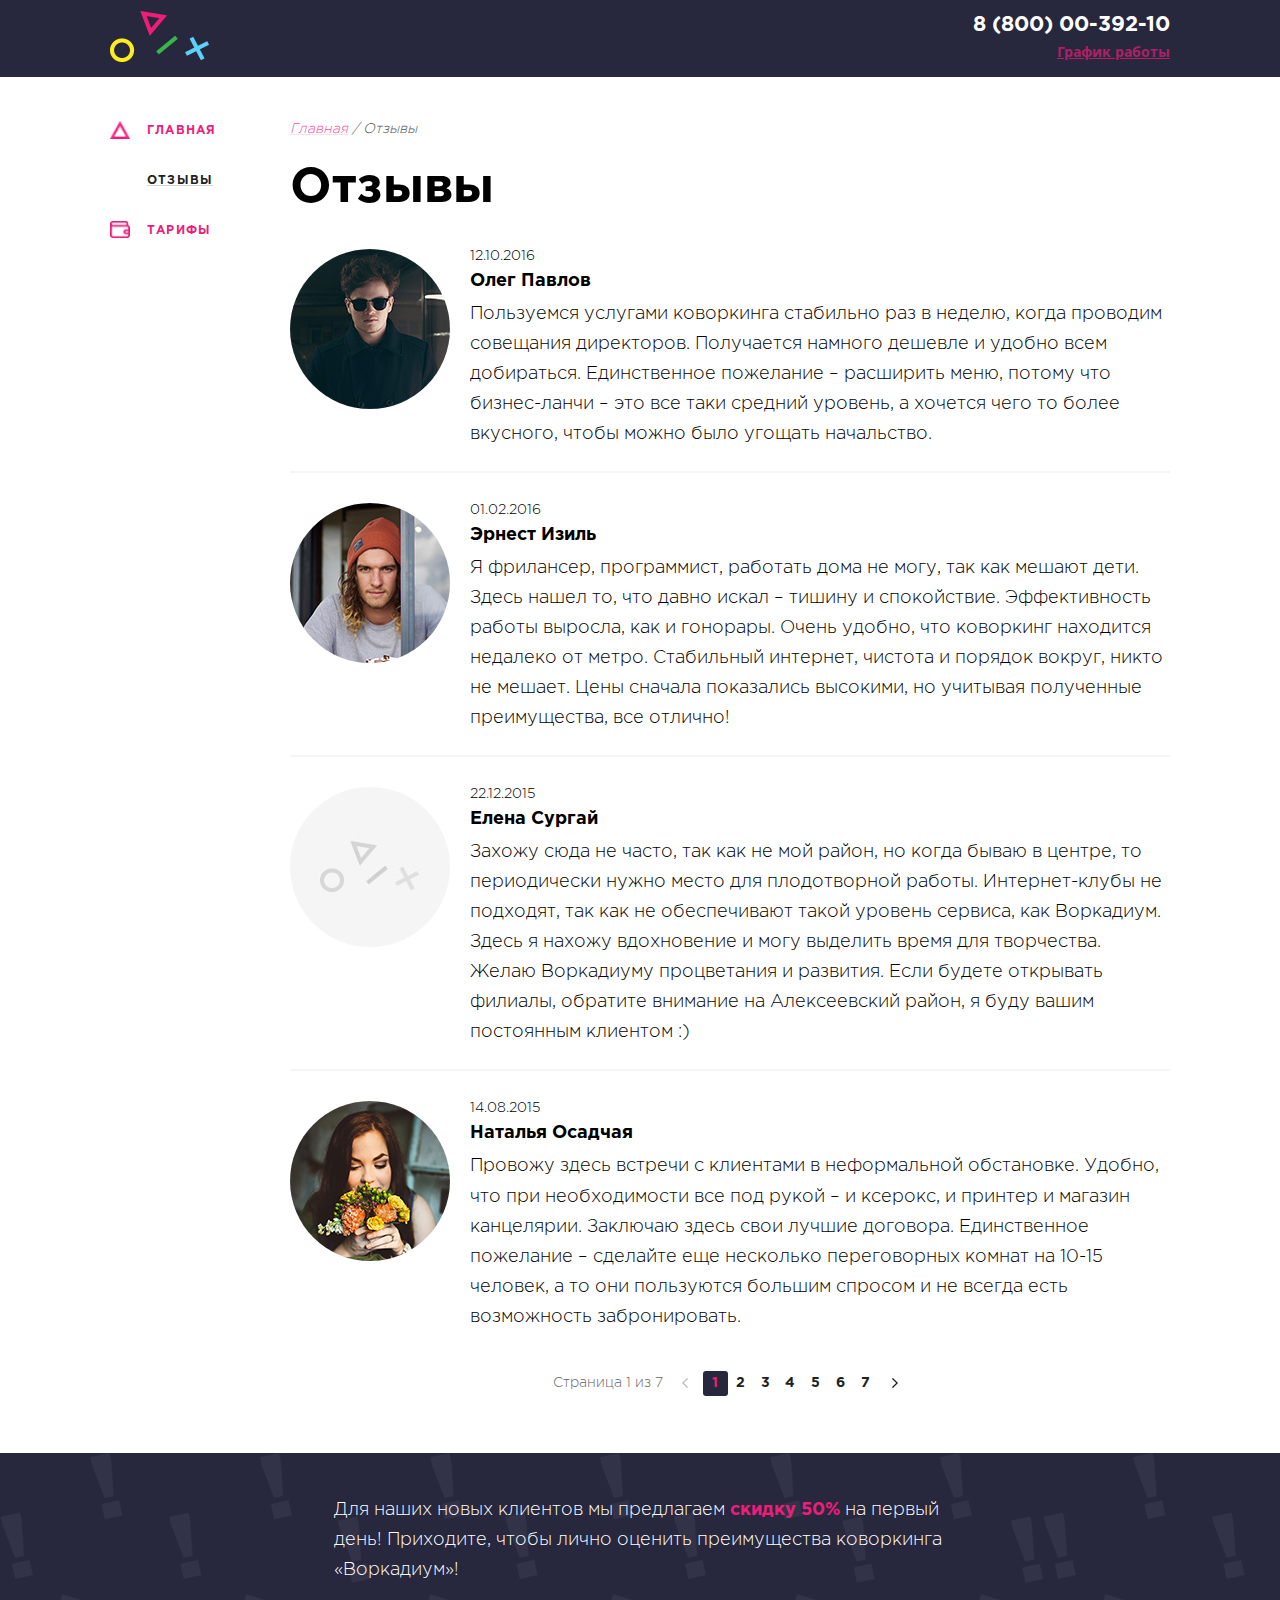
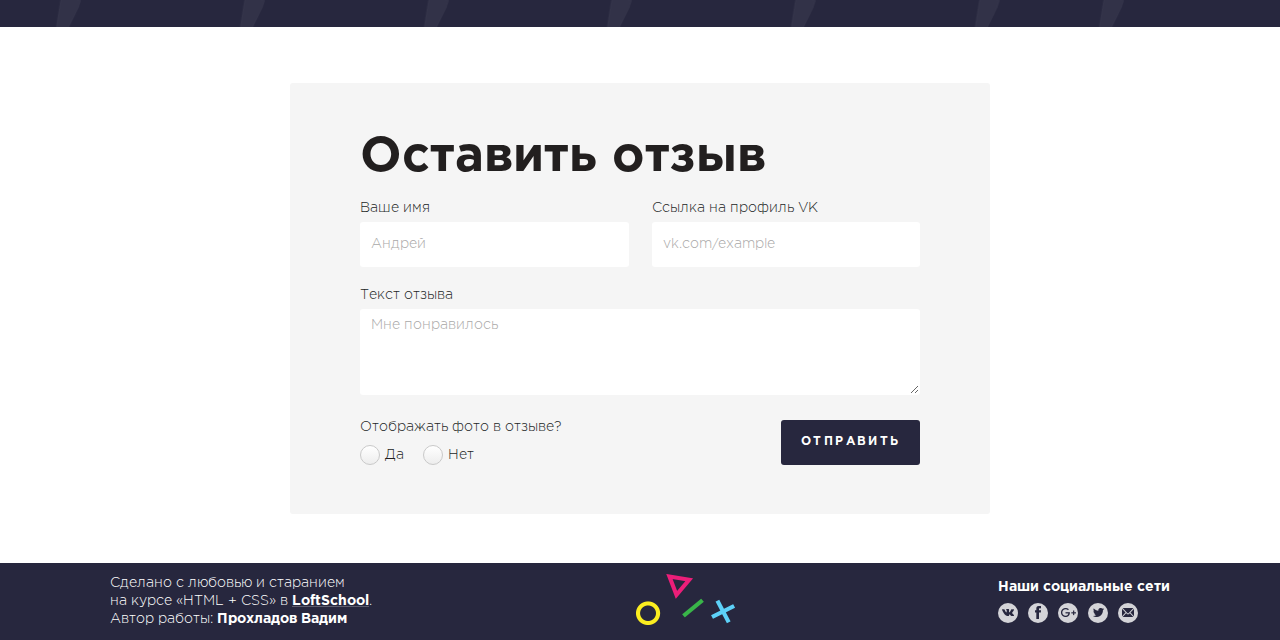
==== comments.html @ 7e3eaddb "final work" ====
<!DOCTYPE html>
<html lang="ru">

<head>
    <meta charset="UTF-8">
    <meta name="viewport" content="width=device-width, initial-scale=1.0">
    <meta http-equiv="X-UA-Compatible" content="ie=edge">
    <title>Главная</title>
    <link rel="stylesheet" href="./css/main.css">
    <link rel="icon" type="image/png" href="./favicon.ico">
</head>

<body>
    <div class="wrapper">
        <div class="wrapper__content">
            <header class="header header--margin">
                <div class="container header__container">
                    <a href="#" class="logo">
                        <img src="./img/logo-fig.png" class="logo__img" alt="лого компании">
                    </a>
                    <address class="contacts">
                        <a href="tel:+780000039210" class="contacts__phone">8 (800) 00-392-10</a>
                        <a href="#" class="contacts__work">График работы</a>
                    </address>
                </div>
            </header>

            <div class="container containter--flex">
                <aside class="aside">
                    <nav class="menu">
                        <ul class="menu__list">
                            <li class="menu__item">
                                <a href="index.html" class="menu__link menu__link--main-icon">Главная
                                </a>
                            </li>
                            <li class="menu__item menu__item--active">
                                <a href="comments.html" class="menu__link menu__link--feed-icon">Отзывы
                                </a>
                            </li>
                            <li class="menu__item">
                                <a href="prices.html" class="menu__link menu__link--wallet-icon">Тарифы
                                </a>
                            </li>
                        </ul>
                    </nav>
                </aside>
                <div class="main-content">
                    <nav class="breadcrumbs">
                        <ul class="breadcrumbs__list">
                            <li class="breadcrumbs__item">
                                <a href="index.html" class="breadcrumbs__link">
                                    Главная
                                </a>
                            </li>
                            <li class="breadcrumbs__item breadcrumbs__item--active">
                                <a href="comments.html" class="breadcrumbs__link">
                                    Отзывы
                                </a>
                            </li>
                        </ul>
                    </nav>

                    <main class="main">
                        <section class="articles">
                            <h1 class="title">Отзывы</h1>
                            <ul class="articles__list">
                                <li class="articles__item">
                                    <div class="article__preview">
                                        <div class="preview">
                                            <img src="./img/comments/avatar-1.jpg" class="preview__img" alt="мужчина в очках">
                                        </div>
                                    </div>
                                    <div class="article__content">
                                        <div class="article__date">12.10.2016</div>
                                        <h3 class="article__title">Олег Павлов</h3>
                                        <div class="article__text">
                                            <p>
                                                Пользуемся услугами коворкинга стабильно раз в неделю,
                                                когда проводим совещания директоров. Получается намного дешевле и удобно
                                                всем добираться.
                                                Единственное пожелание – расширить меню, потому что бизнес-ланчи – это
                                                все таки средний уровень,
                                                а хочется чего то более вкусного, чтобы можно было угощать начальство.
                                            </p>
                                        </div>
                                    </div>
                                </li>
                                <li class="articles__item">
                                    <div class="article__preview">
                                        <div class="preview">
                                            <img src="./img/comments/avatar-2.jpg" class="preview__img" alt="мужчина в шапке">
                                        </div>
                                    </div>
                                    <div class="article__content">
                                        <div class="article__date">01.02.2016</div>
                                        <h3 class="article__title">Эрнест Изиль</h3>
                                        <div class="article__text">
                                            <p>
                                                Я фрилансер, программист, работать дома не могу, так как мешают дети.
                                                Здесь нашел то, что давно искал – тишину и спокойствие. Эффективность
                                                работы выросла, как и гонорары. Очень удобно, что коворкинг находится
                                                недалеко от метро. Стабильный интернет, чистота и порядок вокруг, никто
                                                не мешает. Цены сначала показались высокими, но учитывая полученные
                                                преимущества, все отлично!
                                            </p>
                                        </div>
                                    </div>
                                </li>
                                <li class="articles__item">
                                    <div class="article__preview">
                                        <div class="preview">
                                            <img src="./img/comments/no-avatar.jpg" class="preview__img" alt="без аватара">
                                        </div>
                                    </div>
                                    <div class="article__content">
                                        <div class="article__date">22.12.2015</div>
                                        <h3 class="article__title">Елена Сургай</h3>
                                        <div class="article__text">
                                            <p>
                                                Захожу сюда не часто, так как не мой район, но когда бываю в центре, то
                                                периодически нужно место для плодотворной работы. Интернет-клубы не
                                                подходят, так как не обеспечивают такой уровень сервиса, как Воркадиум.
                                                Здесь я нахожу вдохновение и могу выделить время для творчества. Желаю
                                                Воркадиуму процветания и развития. Если будете открывать филиалы,
                                                обратите внимание на Алексеевский район, я буду вашим постоянным
                                                клиентом :)
                                            </p>
                                        </div>
                                    </div>
                                </li>
                                <li class="articles__item">
                                    <div class="article__preview">
                                        <div class="preview">
                                            <img src="./img/comments/avatar-3.jpg" class="preview__img" alt="женщина с цветами">
                                        </div>
                                    </div>
                                    <div class="article__content">
                                        <div class="article__date">14.08.2015</div>
                                        <h3 class="article__title">Наталья Осадчая</h3>
                                        <div class="article__text">
                                            <p>
                                                Провожу здесь встречи с клиентами в неформальной обстановке.
                                                Удобно, что при необходимости все под рукой – и ксерокс, и принтер и
                                                магазин канцелярии.
                                                Заключаю здесь свои лучшие договора. Единственное пожелание – сделайте
                                                еще несколько переговорных комнат на 10-15 человек,
                                                а то они пользуются большим спросом и не всегда есть возможность
                                                забронировать.
                                            </p>
                                        </div>
                                    </div>
                                </li>
                            </ul>
                        </section>
                        <div class="pagination">
                            <div class="pagination__text">Страница 1 из 7</div>
                            <div class="pagination__buttons">
                                <a href="#" class="pagination__arrow">
                                    <img src="./img/arrow-left.png" alt="">
                                </a>
                                <ul class="pagination__list">
                                    <li class="pagination__item">
                                        <a href="#" class="pagination__link pagination__link--active">1</a>
                                    </li>
                                    <li class="pagination__item">
                                        <a href="#" class="pagination__link">2</a>
                                    </li>
                                    <li class="pagination__item">
                                        <a href="#" class="pagination__link">3</a>
                                    </li>
                                    <li class="pagination__item">
                                        <a href="#" class="pagination__link">4</a>
                                    </li>
                                    <li class="pagination__item">
                                        <a href="#" class="pagination__link">5</a>
                                    </li>
                                    <li class="pagination__item">
                                        <a href="#" class="pagination__link">6</a>
                                    </li>
                                    <li class="pagination__item">
                                        <a href="#" class="pagination__link">7</a>
                                    </li>
                                </ul>
                                <a href="#" class="pagination__arrow">
                                    <img src="./img/arrow-right.png" alt="">
                                </a>
                            </div>
                        </div>

                    </main>
                </div>
            </div>

            <div class="delimiter">
                <div class="container delimiter__container">
                    <div class="delimiter__text">
                        <p>
                            Для наших новых клиентов мы предлагаем <span class="delimiter__text--bold">скидку 50%</span>
                            на первый день! Приходите, чтобы лично оценить преимущества коворкинга «Воркадиум»!
                        </p>
                    </div>
                </div>
            </div>

            <div class="container">
                <div class="form">
                    <h2 class="title title--form">Оставить отзыв</h2>
                    <form class="form__elem">
                        <div class="form__row">
                            <label class="form__col">
                                <div class="form__col--title">
                                    Ваше имя
                                </div>
                                <input type="text" class="form__input" placeholder="Андрей">
                            </label>

                            <label class="form__col">
                                <div class="form__col--title">
                                    Ссылка на профиль VK
                                </div>
                                <input type="text" class="form__input" placeholder="vk.com/example">
                            </label>
                        </div>

                        <div class="form__row">
                            <label class="form__col">
                                <div class="form__col--title">
                                    Текст отзыва
                                </div>
                                <textarea class="form__input form__input--textarea"
                                    placeholder="Мне понравилось"></textarea>
                            </label>
                        </div>

                        <div class="form__row">
                           <div class="form__col">
                            <div class="form__question">
                                <div class="form__question-title">
                                    Отображать фото в отзыве?
                                </div>
                                <div class="form__question-options">
                                    <label class="option">
                                        <input type="radio" class="option__radio" name="radio">
                                        <div class="option__content">
                                            <div class="option__btn"></div>
                                            <div class="option__title">Да</div>
                                        </div>
                                    </label>
                                    <label class="option">
                                        <input type="radio" class="option__radio" name="radio">
                                        <div class="option__content">
                                            <div class="option__btn"></div>
                                            <div class="option__title">Нет</div>
                                        </div>
                                    </label>
                                </div>
                            </div>
                        </div>
                            <div class="form__col form__col--button">
                                <input type="submit" class="btn" value="Отправить">
                            </div>
                        </div>
                    </form>
                </div>
            </div>

        </div>


        <footer class="footer">
            <div class="container footer__container">
                <p class="footer__info">
                    Сделано с любовью и старанием<br>
                    на курсе «HTML + CSS» в <a href="https://loftschool.com/"
                        class="footer__info--link">LoftSchool</a>.<br>
                    Автор работы: <b>Прохладов Вадим</b>
                </p>

                <a href="index.html" class="logo">
                    <img src="./img/logo-fig.png" class="logo__img" alt="лого компании">
                </a>

                <div class="social">
                    <h3 class="social__title">Наши социальные сети</h3>
                    <ul class="social__list">
                        <li class="social__item">
                            <a href="#" class="social__link">
                                <img src="./img/social/vk.png" alt="vk">
                            </a>
                        </li>
                        <li class="social__item">
                            <a href="#" class="social__link">
                                <img src="./img/social/fb.png" alt="facebook">
                            </a>
                        </li>
                        <li class="social__item">
                            <a href="#" class="social__link">
                                <img src="./img/social/google.png" alt="google+">
                            </a>
                        </li>
                        <li class="social__item">
                            <a href="#" class="social__link">
                                <img src="./img/social/twitter.png" alt="twitter">
                            </a>
                        </li>
                        <li class="social__item">
                            <a href="#" class="social__link">
                                <img src="./img/social/mail.png" alt="email">
                            </a>
                        </li>
                    </ul>
                </div>
            </div>
        </footer>
    </div>
</body>

</html>
---- css/main.css ----
@import url('./layout/fonts.css');
@import url('./layout/normalize.css');
@import url('./layout/base.css');
@import url('./layout/animate.css');

@import url('./blocks/header.css');
@import url('./blocks/contacts.css');
@import url('./blocks/menu.css');
@import url('./blocks/banner.css');
@import url('./blocks/option.css');
@import url('./blocks/breadcrumbs.css');
@import url('./blocks/features.css');
@import url('./blocks/title.css');
@import url('./blocks/article.css');
@import url('./blocks/pagination.css');
@import url('./blocks/rates.css');
@import url('./blocks/delimiter.css');
@import url('./blocks/form.css');
@import url('./blocks/partners.css');
@import url('./blocks/footer.css');
@import url('./blocks/social.css');
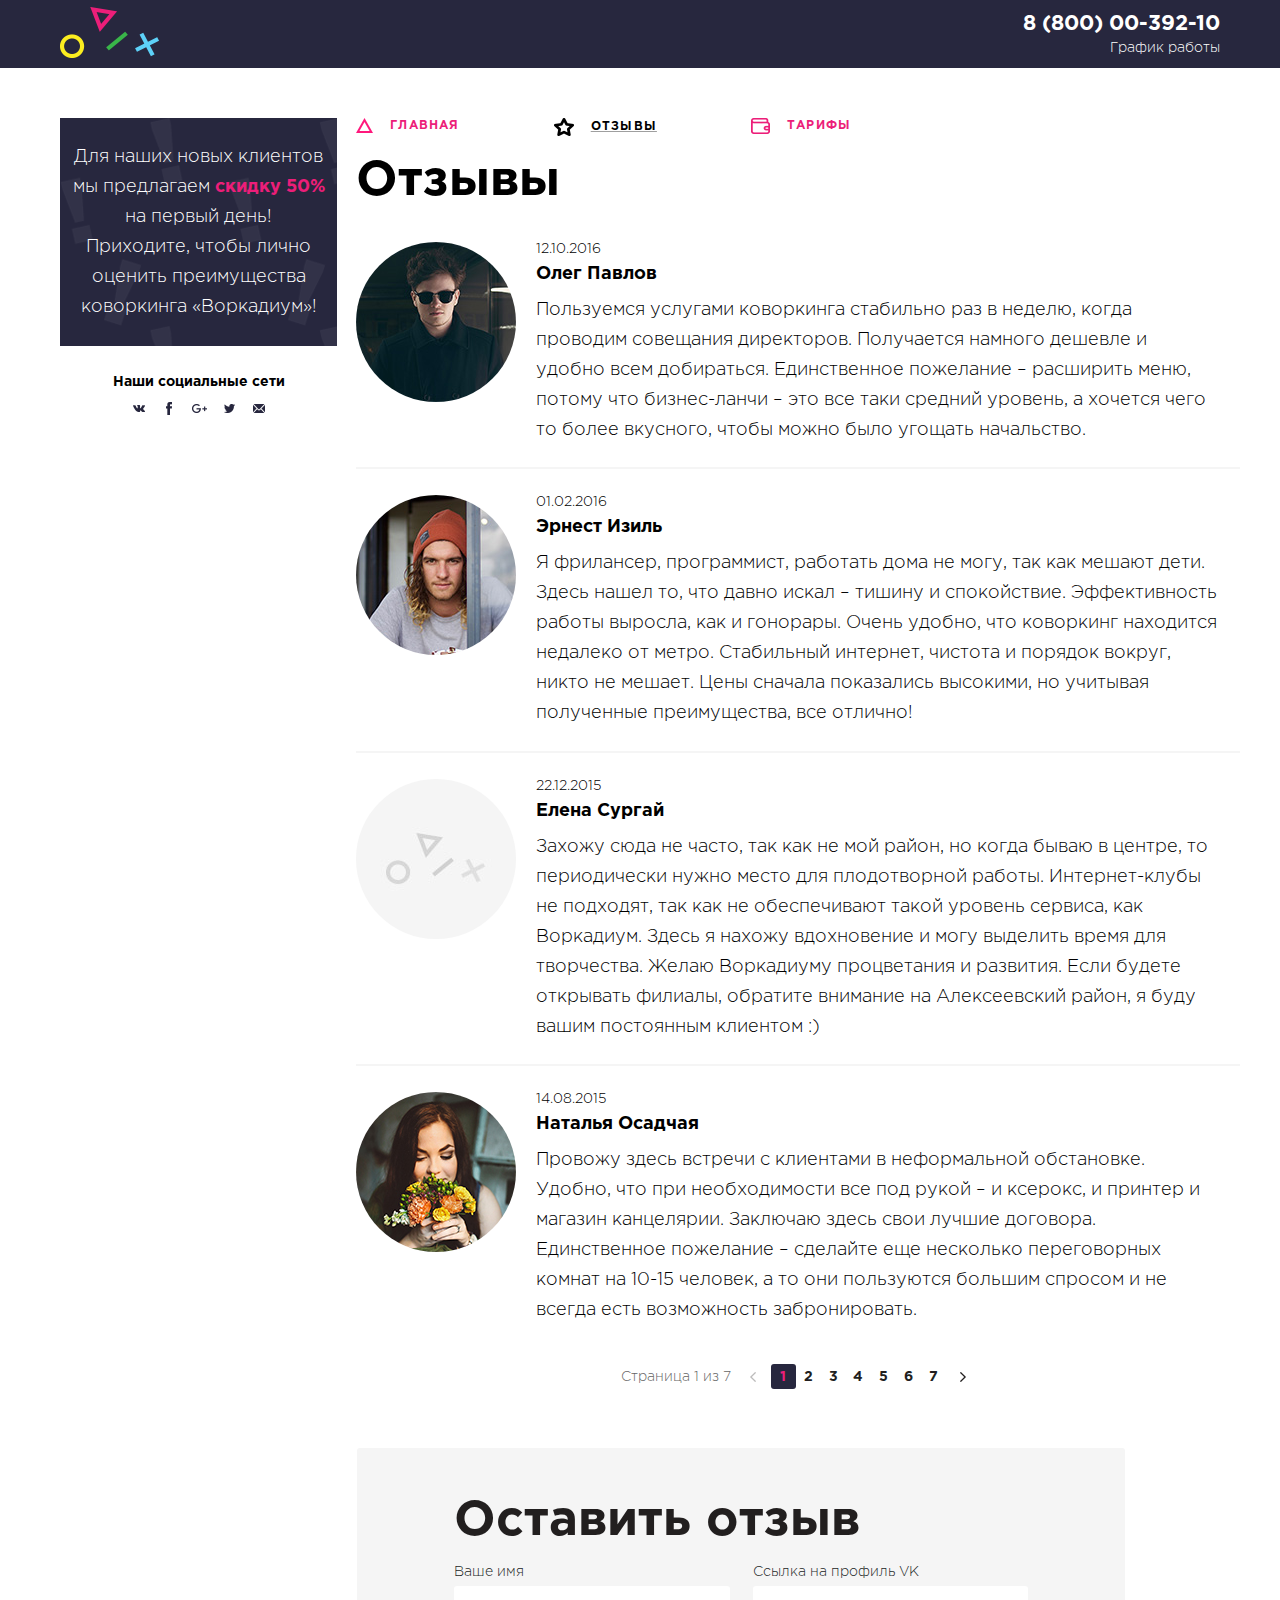
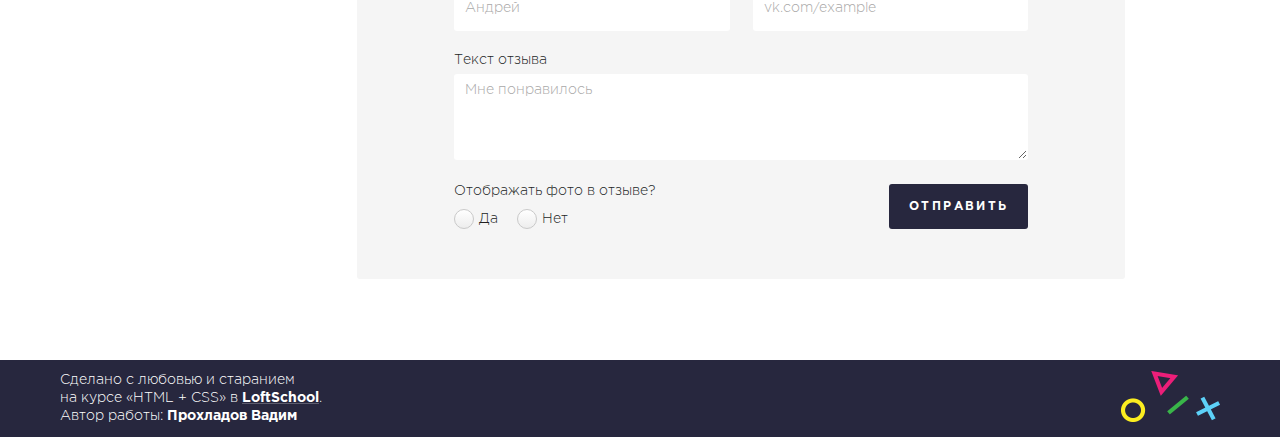
==== commit 36e6424b: "edited work" ====
--- a/comments.html
+++ b/comments.html
@@ -5,68 +5,96 @@
     <meta charset="UTF-8">
     <meta name="viewport" content="width=device-width, initial-scale=1.0">
     <meta http-equiv="X-UA-Compatible" content="ie=edge">
-    <title>Главная</title>
+    <title>Отзывы</title>
     <link rel="stylesheet" href="./css/main.css">
     <link rel="icon" type="image/png" href="./favicon.ico">
 </head>
 
 <body>
     <div class="wrapper">
-        <div class="wrapper__content">
+        <div class="wrapper__content wrapper__content--margin">
             <header class="header header--margin">
                 <div class="container header__container">
                     <a href="#" class="logo">
                         <img src="./img/logo-fig.png" class="logo__img" alt="лого компании">
                     </a>
                     <address class="contacts">
-                        <a href="tel:+780000039210" class="contacts__phone">8 (800) 00-392-10</a>
-                        <a href="#" class="contacts__work">График работы</a>
-                    </address>
+                            <a href="tel:+780000039210" class="contacts__phone">8 (800) 00-392-10</a>
+                            <div class="contacts__work-hours">
+                                <a href="#" class="contacts__work-hours-trigger">График работы</a>
+                                <div class="contacts__dropdown">
+                                    <div class="contacts__hours">пн-вс: 09:00-20:00</div> 
+                                    <div class="contacts__lunch">обед: 14:00-14:30</div> 
+                                </div>
+                            </div>
+                        </address>
                 </div>
             </header>
 
-            <div class="container containter--flex">
-                <aside class="aside">
-                    <nav class="menu">
-                        <ul class="menu__list">
-                            <li class="menu__item">
-                                <a href="index.html" class="menu__link menu__link--main-icon">Главная
-                                </a>
-                            </li>
-                            <li class="menu__item menu__item--active">
-                                <a href="comments.html" class="menu__link menu__link--feed-icon">Отзывы
-                                </a>
-                            </li>
-                            <li class="menu__item">
-                                <a href="prices.html" class="menu__link menu__link--wallet-icon">Тарифы
-                                </a>
-                            </li>
-                        </ul>
-                    </nav>
+            <div class="container containter--width">
+                <aside class="aside aside--margin">
+
+                        <div class="delimiter">
+                                <div class="delimiter__container">
+                                    <div class="delimiter__text">
+                                        <p>
+                                            Для наших новых клиентов мы предлагаем <span class="delimiter__text--bold">скидку 50%</span>
+                                            на первый день!<br>Приходите, чтобы лично оценить преимущества коворкинга «Воркадиум»!
+                                        </p>
+                                    </div>
+                                </div>
+                            </div>
+                            <div class="social">
+                                    <h3 class="social__title">Наши социальные сети</h3>
+                                    <ul class="social__list">
+                                        <li class="social__item">
+                                            <a href="#" class="social__link social__link--vk">
+                                            </a>
+                                        </li>
+                                        <li class="social__item">
+                                            <a href="#" class="social__link social__link--fb">
+                                            </a>
+                                        </li>
+                                        <li class="social__item">
+                                            <a href="#" class="social__link social__link--google">
+                                            </a>
+                                        </li>
+                                        <li class="social__item">
+                                            <a href="#" class="social__link social__link--twitter">
+                                            </a>
+                                        </li>
+                                        <li class="social__item">
+                                            <a href="#" class="social__link social__link--email">
+                                            </a>
+                                        </li>
+                                    </ul>
+                                </div>
                 </aside>
                 <div class="main-content">
-                    <nav class="breadcrumbs">
-                        <ul class="breadcrumbs__list">
-                            <li class="breadcrumbs__item">
-                                <a href="index.html" class="breadcrumbs__link">
-                                    Главная
-                                </a>
-                            </li>
-                            <li class="breadcrumbs__item breadcrumbs__item--active">
-                                <a href="comments.html" class="breadcrumbs__link">
-                                    Отзывы
-                                </a>
-                            </li>
-                        </ul>
-                    </nav>
+                        <nav class="menu menu--red-theme">
+                                <ul class="menu__list">
+                                    <li class="menu__item">
+                                        <a href="main.html" class="menu__link menu__link--main-icon">Главная
+                                        </a>
+                                    </li>
+                                    <li class="menu__item menu__item--active">
+                                        <a href="comments.html" class="menu__link menu__link--feed-icon">Отзывы
+                                        </a>
+                                    </li>
+                                    <li class="menu__item">
+                                        <a href="prices.html" class="menu__link menu__link--wallet-icon">Тарифы
+                                        </a>
+                                    </li>
+                                </ul>
+                            </nav>
 
                     <main class="main">
                         <section class="articles">
-                            <h1 class="title">Отзывы</h1>
+                            <h1 class="title title--margin">Отзывы</h1>
                             <ul class="articles__list">
                                 <li class="articles__item">
                                     <div class="article__preview">
-                                        <div class="preview">
+                                        <div class="preview preview--size">
                                             <img src="./img/comments/avatar-1.jpg" class="preview__img" alt="мужчина в очках">
                                         </div>
                                     </div>
@@ -87,7 +115,7 @@
                                 </li>
                                 <li class="articles__item">
                                     <div class="article__preview">
-                                        <div class="preview">
+                                        <div class="preview preview--size">
                                             <img src="./img/comments/avatar-2.jpg" class="preview__img" alt="мужчина в шапке">
                                         </div>
                                     </div>
@@ -108,7 +136,7 @@
                                 </li>
                                 <li class="articles__item">
                                     <div class="article__preview">
-                                        <div class="preview">
+                                        <div class="preview preview--size">
                                             <img src="./img/comments/no-avatar.jpg" class="preview__img" alt="без аватара">
                                         </div>
                                     </div>
@@ -130,7 +158,7 @@
                                 </li>
                                 <li class="articles__item">
                                     <div class="article__preview">
-                                        <div class="preview">
+                                        <div class="preview preview--size">
                                             <img src="./img/comments/avatar-3.jpg" class="preview__img" alt="женщина с цветами">
                                         </div>
                                     </div>
@@ -191,17 +219,6 @@
                 </div>
             </div>
 
-            <div class="delimiter">
-                <div class="container delimiter__container">
-                    <div class="delimiter__text">
-                        <p>
-                            Для наших новых клиентов мы предлагаем <span class="delimiter__text--bold">скидку 50%</span>
-                            на первый день! Приходите, чтобы лично оценить преимущества коворкинга «Воркадиум»!
-                        </p>
-                    </div>
-                </div>
-            </div>
-
             <div class="container">
                 <div class="form">
                     <h2 class="title title--form">Оставить отзыв</h2>
@@ -276,40 +293,9 @@
                     Автор работы: <b>Прохладов Вадим</b>
                 </p>
 
-                <a href="index.html" class="logo">
+                <a href="main.html" class="logo">
                     <img src="./img/logo-fig.png" class="logo__img" alt="лого компании">
                 </a>
-
-                <div class="social">
-                    <h3 class="social__title">Наши социальные сети</h3>
-                    <ul class="social__list">
-                        <li class="social__item">
-                            <a href="#" class="social__link">
-                                <img src="./img/social/vk.png" alt="vk">
-                            </a>
-                        </li>
-                        <li class="social__item">
-                            <a href="#" class="social__link">
-                                <img src="./img/social/fb.png" alt="facebook">
-                            </a>
-                        </li>
-                        <li class="social__item">
-                            <a href="#" class="social__link">
-                                <img src="./img/social/google.png" alt="google+">
-                            </a>
-                        </li>
-                        <li class="social__item">
-                            <a href="#" class="social__link">
-                                <img src="./img/social/twitter.png" alt="twitter">
-                            </a>
-                        </li>
-                        <li class="social__item">
-                            <a href="#" class="social__link">
-                                <img src="./img/social/mail.png" alt="email">
-                            </a>
-                        </li>
-                    </ul>
-                </div>
             </div>
         </footer>
     </div>
--- a/css/main.css
+++ b/css/main.css
@@ -1,7 +1,6 @@
 @import url('./layout/fonts.css');
 @import url('./layout/normalize.css');
 @import url('./layout/base.css');
-@import url('./layout/animate.css');
 
 @import url('./blocks/header.css');
 @import url('./blocks/contacts.css');
@@ -18,4 +17,8 @@
 @import url('./blocks/form.css');
 @import url('./blocks/partners.css');
 @import url('./blocks/footer.css');
-@import url('./blocks/social.css');+@import url('./blocks/social.css');
+
+@import url('./blocks/work-hours.css');
+@import url('./blocks/welcome.css');
+@import url('./blocks/intro.css');